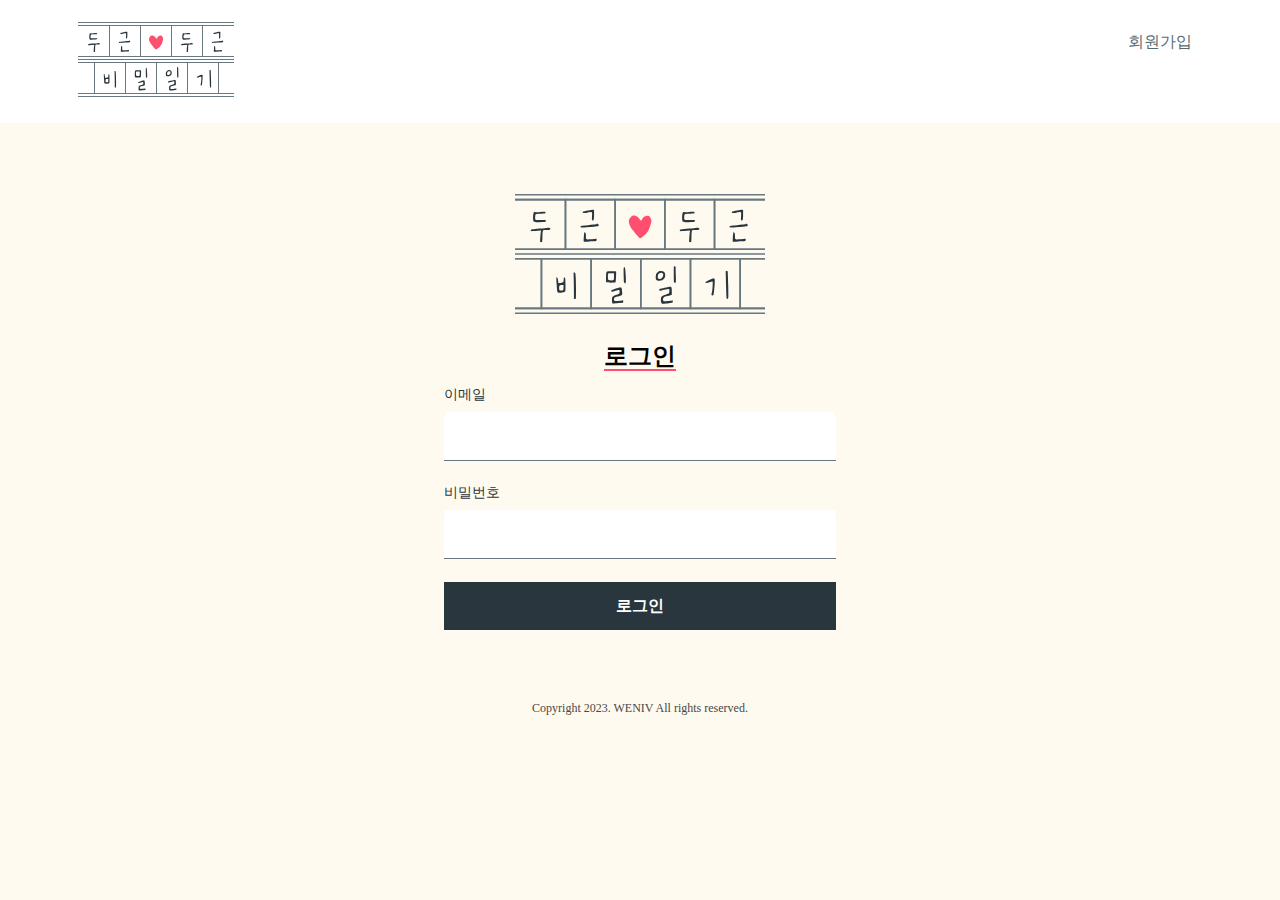
==== index.html @ 396cdae2 "diary-page-example" ====
<!DOCTYPE html>
<html lang="ko-KR">
  <head>
    <meta charset="UTF-8" />
    <meta http-equiv="X-UA-Compatible" content="IE=edge" />
    <meta name="viewport" content="width=device-width, initial-scale=1.0" />
    <link rel="stylesheet" href="./css/main.css" />
    <link rel="stylesheet" href="./css/header.css" />
    <title>두근두근-diary-login</title>
  </head>
  <body>
    <!-- header -->
    <header>
      <div class="header-wrap">
        <a href="#" class="btn-logo"
          ><img src="img/logo.svg" alt="두근두근 비밀일기"
        /></a>
        <a href="#" class="btn-join">회원가입</a>
      </div>
    </header>
    <!-- //header -->

    <!-- main -->
    <main>
      <h1>
        <img src="img/logo.svg" alt="두근두근 비밀일기" />
        <strong>로그인</strong>
      </h1>

      <!-- form -->
      <form class="login">
        <label for="user-email">이메일</label>
        <input id="user-email" type="email" required />

        <label for="user-pw">비밀번호</label>
        <input id="user-pw" type="password" required />

        <button type="submit">로그인</button>
      </form>
      <!-- //form -->
    </main>
    <!-- //main -->

    <!-- footer -->
    <footer>
      <p>Copyright 2023. WENIV All rights reserved.</p>
    </footer>
    <!-- //footer -->
  </body>
</html>
---- css/main.css ----
body {
  background: #fffaf0;
}

/* .login {
  width: 392px;
  margin: auto; */
/* 마진오토로 가로정렬에 사용 */
/* } */

.login label,
.login input,
.login button {
  display: block;
  width: 100%;
  box-sizing: border-box;
  /* 넘치지않게 */
}

.login input {
  /* border-width: 0 0 1px 0;
  border-color: #677880; */
  border: none;
  box-shadow: 0 1px 0 0 #677880;
  height: 48px;
  margin-bottom: 24px;
  transition: box-shadow 0.2s;
  border-radius: 4px 4px 0 0;
  padding: 0 16px;
}

.login input:hover {
  /* border-color: #2e6ff2; */
  /* border-bottom-width: 2px; */
  box-shadow: 0 2px 0 0 #2e6ff2;
}
.login input:focus {
  outline: none;
  /* border: 2px solid #2e6ff2; */
  box-shadow: 0 0 0 2px #2e6ff2;
  border-radius: 4px;
}

.login label {
  font-size: 14px;
  color: #29363d;
  margin-bottom: 8px;
}

.login button {
  background: #29363d;
  color: white;
  height: 48px;
  border: 0;
  font-weight: bold;
  font-size: 16px;
  cursor: pointer;
}

.login button:disabled {
  background-color: #9fa9ae;
}
---- css/header.css ----
body {
  margin: 0;
}

header {
  background: white;
}

.header-wrap {
  width: 1124px;
  margin: auto;
  padding: 22px 0;
  /* vertical-align: middle; */
}

.btn-logo {
  height: 75px;
}

header .btn-join {
  display: block;
  padding-left: 1em 1em 1em 2.8em;
  margin: 10px;
  text-decoration: none;
  color: #5a6a72;
  float: right;
  background: url(./img/icon-join.svg) no-repeat -0.9em center/ 2em;
}

main {
  width: 392px;
  margin: 71px auto;
}

main h1 {
  text-align: center;
  font-size: 24px;
  /* text-decoration: underline; */
}

main h1 img {
  display: block;
  height: 120px;
  margin: auto;
  margin-bottom: 29px;
}

main h1 strong {
  line-height: 16px;
  box-shadow: inset 0 -0.6 rgba(255, 79, 110, 0.2);
  border-bottom: 2px solid #ff4f6e;
}

footer p {
  text-align: center;
  font-size: 12px;
  color: #484846;
}
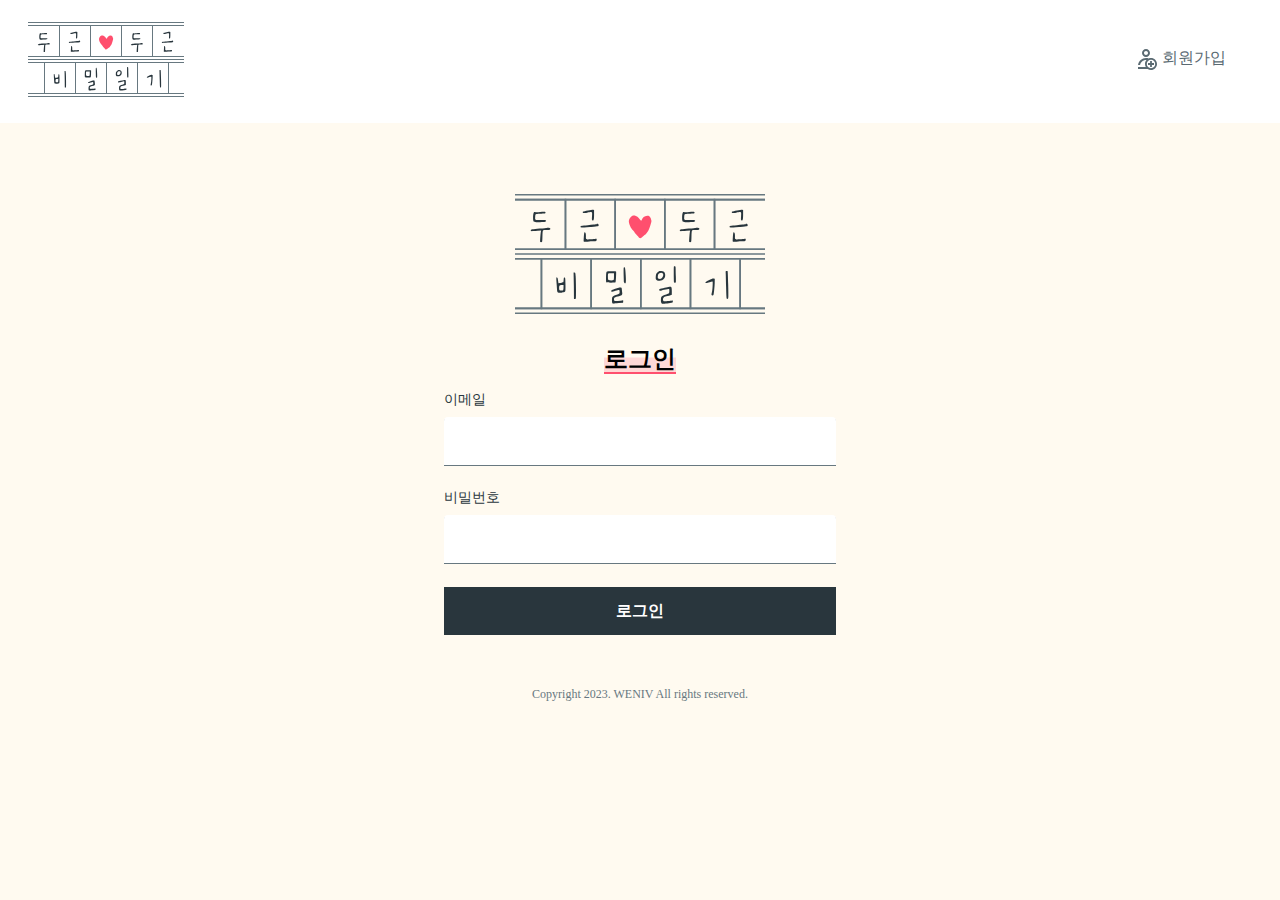
==== commit e710f8fc: "header img 수정, h1 box 모델  수정" ====
--- a/index.html
+++ b/index.html
@@ -4,8 +4,8 @@
     <meta charset="UTF-8" />
     <meta http-equiv="X-UA-Compatible" content="IE=edge" />
     <meta name="viewport" content="width=device-width, initial-scale=1.0" />
-    <link rel="stylesheet" href="./css/main.css" />
-    <link rel="stylesheet" href="./css/header.css" />
+    <link rel="stylesheet" href="./style/header.css" />
+    <link rel="stylesheet" href="./style/form.css" />
     <title>두근두근-diary-login</title>
   </head>
   <body>
--- a/style/header.css
+++ b/style/header.css
@@ -0,0 +1,56 @@
+body {
+  margin: 0;
+}
+
+header {
+  background-color: white;
+}
+
+.header-wrap {
+  width: 1224px;
+  margin: auto;
+  padding: 22px 0;
+}
+
+header .btn-logo {
+  height: 75px;
+}
+
+header .btn-join {
+  display: block;
+  padding: 1em 1em 1em 2.8em;
+  margin: 10px;
+  float: right;
+  text-decoration: none;
+  color: #5a6a72;
+  background: url(../img/icon-join.svg) no-repeat 0.8em center/ 2em;
+}
+
+/* main */
+main {
+  width: 392px;
+  margin: 71px auto 52px;
+}
+
+main h1 {
+  text-align: center;
+  font-size: 24px;
+}
+
+main h1 img {
+  display: block;
+  height: 120px;
+  margin: auto;
+  margin-bottom: 29px;
+}
+
+main h1 strong {
+  box-shadow: inset 0 -0.6em rgba(255, 79, 110, 0.2);
+  border-bottom: 2px solid #ff4f6e;
+}
+
+footer p {
+  text-align: center;
+  font-size: 12px;
+  color: #677880;
+}
--- a/style/form.css
+++ b/style/form.css
@@ -0,0 +1,58 @@
+body {
+  background: #fffaf0;
+}
+/* .login {
+  width: 392px;
+  margin: auto;
+  마진 오토를 사용해서 가로정렬
+} */
+.login label,
+.login input,
+.login button {
+  display: block;
+  width: 100%;
+  box-sizing: border-box;
+}
+
+.login input {
+  /* border-width: 0 0 1px 0;
+  border-color: #677880; */
+  border: none;
+  box-shadow: 0 1px 0 0 #677880;
+  height: 48px;
+  margin-bottom: 24px;
+  transition: box-shadow 0.2s;
+  border-radius: 4px 4px 0 0;
+  padding: 0 16px;
+}
+
+.login input:hover {
+  /* border-color: #2e6ff2;
+  border-bottom-width: 2px; */
+  box-shadow: 0 2px 0 0 #2e6ff2;
+}
+.login input:focus {
+  outline: none;
+  /* border: 2px solid #2e6ff2; */
+  box-shadow: 0 0 0 2px #2e6ff2;
+  border-radius: 4px;
+}
+
+.login label {
+  font-size: 14px;
+  color: #29363d;
+  margin-bottom: 8px;
+}
+
+.login button {
+  background: #29363d;
+  color: white;
+  height: 48px;
+  border: 0;
+  font-weight: bold;
+  font-size: 16px;
+  cursor: pointer;
+}
+.login button:disabled {
+  background-color: #9fa9ae;
+}
